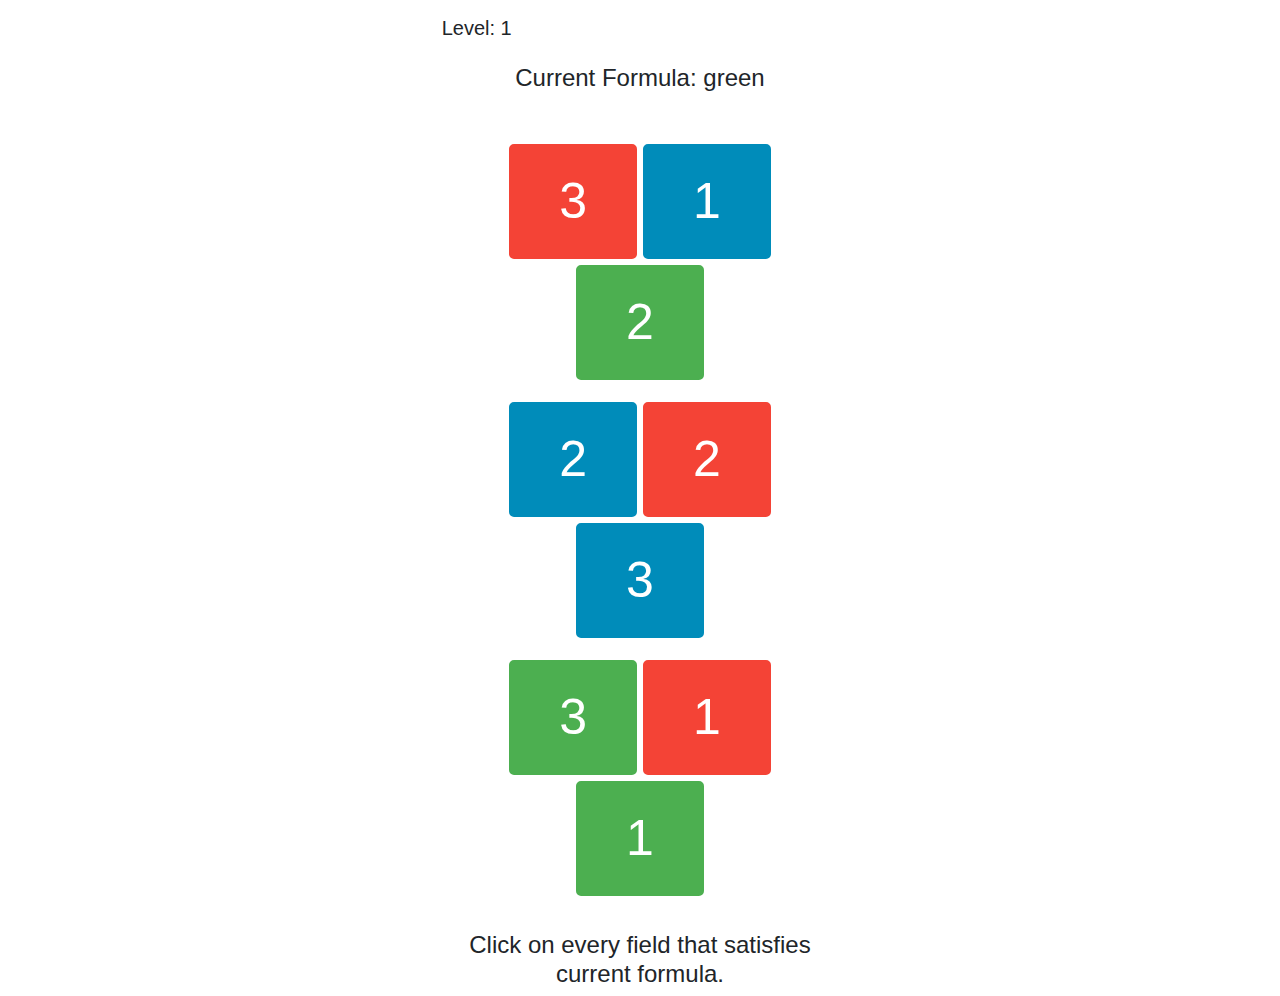
==== logicGame/Igra.html @ bfa2300d "Add files via upload" ====
<!doctype html>
<html lang="en">
    <head>
        <meta charset="utf-8">
        <meta name="viewport" content="width=device-width, initial-scale=1, shrink-to-fit=no">
        <link rel="stylesheet" href="https://stackpath.bootstrapcdn.com/bootstrap/4.5.2/css/bootstrap.min.css" integrity="sha384-JcKb8q3iqJ61gNV9KGb8thSsNjpSL0n8PARn9HuZOnIxN0hoP+VmmDGMN5t9UJ0Z" crossorigin="anonymous">
        <title>Logic game</title>
        <link href="css/styles.css" rel="stylesheet" />
        <script type="text/javascript" src="wee.js"></script>
    </head>
    
<body onload="drawLevelDOM('3 x 3',0)">
<div class="container-fluid">
<div class="row">
    <div class="col-sm-4 col-lg-4">
        
    </div>
    <div class="col-sm-4 col-lg-4 text-center">
        <h5 id="currentLevel" class="text-left pt-3"></h5>
        <h4 class="mb-5 pt-3">Current Formula: <span id="zadavanje"></span></h4>
        <h5 id='solution'></h5>
        <div id='fields'> 
        </div>
        <h4 class="pt-3">Click on every field that satisfies current formula.</h4>
    </div>
    <div class="col-sm-4 col-lg-4">
    </div>
</div>    
</div>

</body>
</html>
---- logicGame/css/styles.css ----
.silver {
    color: white;
    font-size: 50px;
    padding: 20px 50px;
    border: 3px solid white;
    background: silver;
    border-radius: 8px;
  }

  .red {
    color: white;
    font-size: 50px;
    padding: 20px 50px;
    border: 3px solid white;
    background: rgb(244,67,54);
    border-radius: 8px;
  }

  .green {
    color: white;
    font-size: 50px;
    padding: 20px 50px;
    border: 3px solid white;
    background: rgb(76, 175, 80);
    border-radius: 8px;
  }

  .blue {
    color: white;
    font-size: 50px;
    padding: 20px 50px;
    border: 3px solid white;
    background: rgb(0,140,186);
    border-radius: 8px;
  }

  .purple {
    color: white;
    font-size: 50px;
    padding: 20px 50px;
    border: 3px solid white;
    background: purple;
    border-radius: 8px;
  }
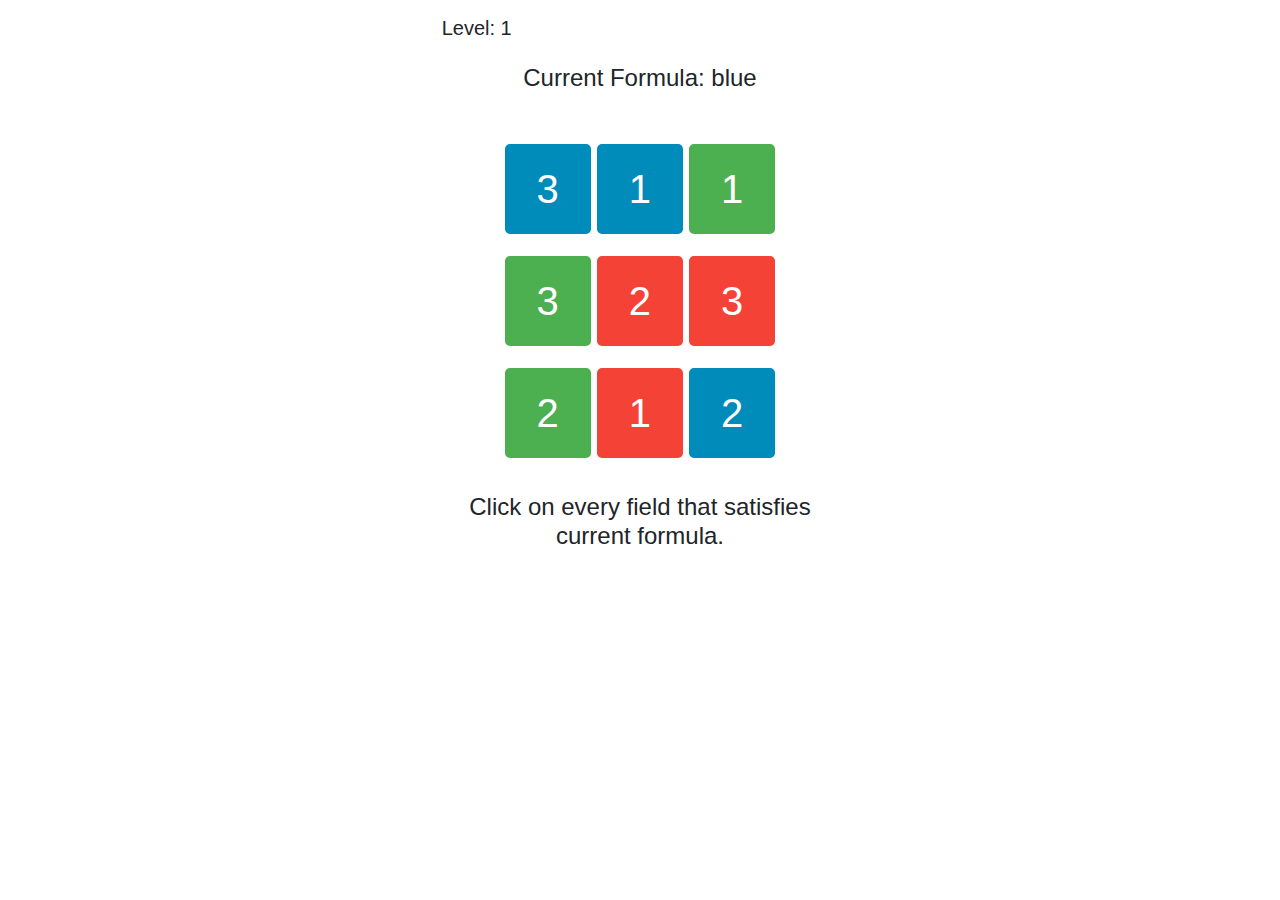
==== commit 13bc1fee: "Update Igra.html" ====
--- a/logicGame/Igra.html
+++ b/logicGame/Igra.html
@@ -12,10 +12,10 @@
 <body onload="drawLevelDOM('3 x 3',0)">
 <div class="container-fluid">
 <div class="row">
-    <div class="col-sm-4 col-lg-4">
+    <div class="col-sm-3 col-lg-4">
         
     </div>
-    <div class="col-sm-4 col-lg-4 text-center">
+    <div class="col-sm-6 col-lg-4 text-center">
         <h5 id="currentLevel" class="text-left pt-3"></h5>
         <h4 class="mb-5 pt-3">Current Formula: <span id="zadavanje"></span></h4>
         <h5 id='solution'></h5>
@@ -23,10 +23,10 @@
         </div>
         <h4 class="pt-3">Click on every field that satisfies current formula.</h4>
     </div>
-    <div class="col-sm-4 col-lg-4">
+    <div class="col-sm-3 col-lg-4">
     </div>
 </div>    
 </div>
 
 </body>
-</html>+</html>
--- a/logicGame/css/styles.css
+++ b/logicGame/css/styles.css
@@ -1,7 +1,7 @@
 .silver {
     color: white;
-    font-size: 50px;
-    padding: 20px 50px;
+    font-size: 40px;
+    padding: 15px 32px;
     border: 3px solid white;
     background: silver;
     border-radius: 8px;
@@ -9,8 +9,8 @@
 
   .red {
     color: white;
-    font-size: 50px;
-    padding: 20px 50px;
+    font-size: 40px;
+    padding: 15px 32px;
     border: 3px solid white;
     background: rgb(244,67,54);
     border-radius: 8px;
@@ -18,8 +18,8 @@
 
   .green {
     color: white;
-    font-size: 50px;
-    padding: 20px 50px;
+    font-size: 40px;
+    padding: 15px 32px;
     border: 3px solid white;
     background: rgb(76, 175, 80);
     border-radius: 8px;
@@ -27,8 +27,8 @@
 
   .blue {
     color: white;
-    font-size: 50px;
-    padding: 20px 50px;
+    font-size: 40px;
+    padding: 15px 32px;
     border: 3px solid white;
     background: rgb(0,140,186);
     border-radius: 8px;
@@ -36,12 +36,12 @@
 
   .purple {
     color: white;
-    font-size: 50px;
-    padding: 20px 50px;
+    font-size: 40px;
+   padding: 15px 32px;
     border: 3px solid white;
     background: purple;
     border-radius: 8px;
   }
 
 
-  +  
